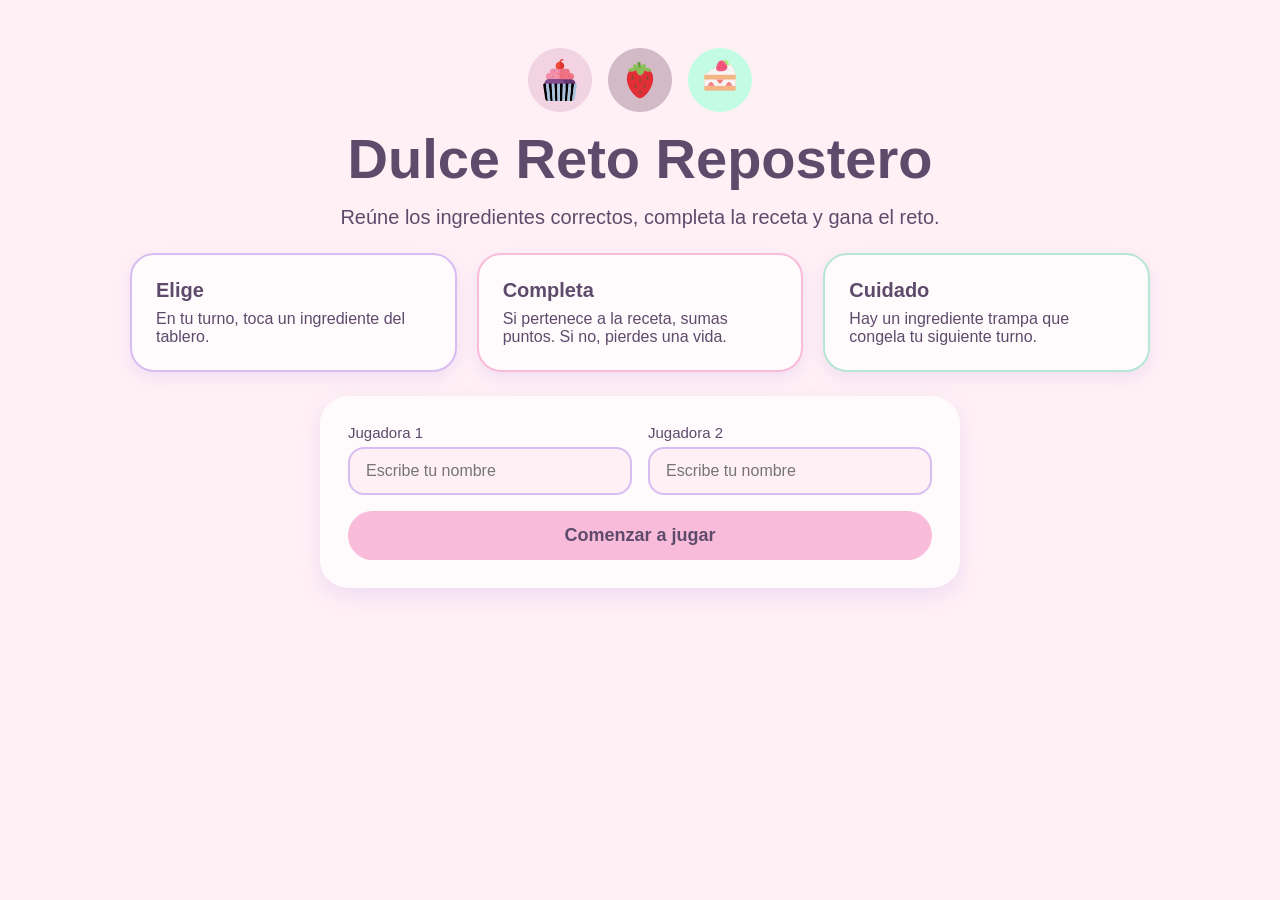
==== index.html @ 754678c1 "Creación de la estructura html del videojuego, asimismo se le añade css. Además, se crearon los arch" ====
<!DOCTYPE html>
<html lang="es">
<head>
    <meta charset="UTF-8">
    <meta name="viewport" content="width=device-width, initial-scale=1.0">
    <title> Dulce Reto Repostero - Inicio</title>
    <link rel="stylesheet" href="style.css">
</head>
<body>

     <header class="encabezado-inicio">
       <div class="decoracion" aria-hidden="true">
         <img src="img/cupcake.png" alt="cupcake"/>
         <img src="img/fresa.png" alt="fresa"/>
         <img src="img/pastel_fresa.png" alt="pastel_fresa"/>
       </div>
     <h1>Dulce Reto Repostero</h1>
     <p class="subtitulo">Reúne los ingredientes correctos, completa la receta y gana el reto.</p>
     </header>

     
  <main class="pantalla">
 
    <section class="instrucciones">
      <article class="tarjeta">
        <h2>Elige</h2>
        <p>En tu turno, toca un ingrediente del tablero.</p>
      </article>
      <article class="tarjeta">
        <h2>Completa</h2>
        <p>Si pertenece a la receta, sumas puntos. Si no, pierdes una vida.</p>
      </article>
      <article class="tarjeta">
        <h2>Cuidado</h2>
        <p>Hay un ingrediente trampa que congela tu siguiente turno.</p>
      </article>
    </section>

    <section class="formulario">
        <form class="registro" action="juego.html" method="get">
      <div class="campo">
        <label for="nombre1">Jugadora 1</label>
        <input id="nombre1" name="j1" type="text" placeholder="Escribe tu nombre">
      </div>
      <div class="campo">
        <label for="nombre2">Jugadora 2</label>
        <input id="nombre2" name="j2" type="text" placeholder="Escribe tu nombre">
      </div>
      <button id="btn-comenzar" href="juego.html" class="boton boton-principal" type="submit">Comenzar a jugar</button>
    </form>
    </section>

  </main>







</body>
</html>
---- style.css ----
:root {
  --fondo: #FFF0F5;
  --tarjeta: #FFFAFC;
  --rosa: #F8BBD9;
  --rosa-fuerte: #F3A6CC;
  --lila: #D7BDF2;
  --lila-claro: #EBDDF9;
  --menta: #B8E6D4;
  --menta-borde: #7CCBAA;
  --texto: #5E4B6B;
  --rojo: #F28B82;
  --corazon: #E58AB8;
}


* {
  box-sizing: border-box;
}
 
body {
  margin: 0;
  min-height: 100vh;
  background-color: var(--fondo);
  color: var(--texto);
  font-family: "Trebuchet MS", "Segoe UI", sans-serif;
  transition: background-color 0.3s;
}
 
h1, h2, p {
  margin: 0;
}
 
/* Regla C: el JS le agrega esta clase al body durante el turno congelado */
body.congelado {
  background-color: var(--rojo);
}
 
/* Para esconder elementos desde JS si lo necesitas */
.oculto {
  display: none;
}

.pantalla {
  max-width: 1100px;
  margin: 0 auto;
  padding: 0 40px 40px;
  display: flex;
  flex-direction: column;
  gap: 24px;
}
 
/* ---------- Botones ---------- */
.boton {
  display: inline-block;
  border: 0;
  border-radius: 28px;
  padding: 14px 32px;
  font-family: inherit;
  font-size: 18px;
  font-weight: bold;
  color: var(--texto);
  text-align: center;
  text-decoration: none;
  cursor: pointer;
  transition: background-color 0.2s;
}
 
.boton-principal {
  background-color: var(--rosa);
}

.boton-principal:hover {
  background-color: var(--rosa-fuerte);
}
 
.boton-secundario {
  background-color: var(--lila);
  padding: 10px 24px;
  font-size: 16px;
}
 
.boton-secundario:hover {
  background-color: var(--lila-claro);
}
 
/*Inicio*/

.encabezado-inicio {
  display: flex;
  flex-direction: column;
  align-items: center;
  gap: 16px;
  padding: 48px 40px 24px;
  text-align: center;
}
 
.decoracion {
  display: flex;
  gap: 16px;
}

.adorno {
  width: 64px;
  height: 64px;
  border-radius: 50%;
  display: flex;
  align-items: center;
  justify-content: center;
  font-size: 32px;
}
 

.encabezado-inicio h1 {
  font-size: 56px;
  line-height: 1.1;
}
 
.subtitulo {
  font-size: 20px;
}
 
.instrucciones {
  display: grid;
  grid-template-columns: repeat(3, 1fr);
  gap: 20px;
}
 
.tarjeta {
  background-color: var(--tarjeta);
  border: 2px solid var(--lila);
  border-radius: 24px;
  padding: 24px;
  box-shadow: 0 6px 16px rgba(215, 189, 242, 0.35);
}
 
.tarjeta:nth-child(2) { border-color: var(--rosa); }
.tarjeta:nth-child(3) { border-color: var(--menta); }
 
.tarjeta h2 {
  font-size: 20px;
  margin-bottom: 8px;
}
 
.registro {
  width: 100%;
  max-width: 640px;
  margin: 0 auto;
  background-color: var(--tarjeta);
  border-radius: 28px;
  padding: 28px;
  box-shadow: 0 8px 20px rgba(215, 189, 242, 0.4);
  display: grid;
  grid-template-columns: 1fr 1fr;
  gap: 16px;
}
 
.campo {
  display: flex;
  flex-direction: column;
  gap: 6px;
}
 
.campo label {
  font-size: 15px;
}
 
.campo input {
  height: 48px;
  border: 2px solid var(--lila);
  border-radius: 16px;
  padding: 0 16px;
  font-family: inherit;
  font-size: 16px;
  color: var(--texto);
  background-color: var(--fondo);
}
 
.campo input:focus {
  outline: 3px solid var(--menta);
}
 
.registro .boton {
  grid-column: 1 / -1;
}
 
/*Juego*/

.encabezado-juego {
  max-width: 1100px;
  margin: 0 auto;
  padding: 32px 40px 24px;
  display: flex;
  justify-content: space-between;
  align-items: center;
  gap: 16px;
}
 
.encabezado-juego h1 {
  font-size: 36px;
}


 
/* ---------- Paneles de jugadoras ---------- */
.jugadoras {
  display: grid;
  grid-template-columns: 1fr 1fr;
  gap: 24px;
}
 
.panel {
  background-color: var(--tarjeta);
  border: 2px solid var(--lila);
  border-radius: 28px;
  padding: 24px;
  box-shadow: 0 6px 16px rgba(215, 189, 242, 0.35);
  display: flex;
  flex-direction: column;
  gap: 12px;
}
 
/* Jugadora con el turno */
.panel.activa {
  border: 4px solid var(--menta);
  box-shadow: 0 8px 20px rgba(184, 230, 212, 0.55);
}
 
.panel-titulo {
  display: flex;
  justify-content: space-between;
  align-items: center;
}
 
.panel-titulo h2 {
  font-size: 24px;
}
 
.etiqueta {
  font-size: 14px;
}
 
.panel.activa .etiqueta {
  background-color: var(--menta);
  border-radius: 14px;
  padding: 4px 14px;
  font-weight: bold;
}
 
.datos {
  display: flex;
  justify-content: space-between;
  font-size: 18px;
}
 
.vidas {
  color: var(--corazon);
}
 
.taza {
  display: flex;
  gap: 12px;
}
 
.espacio {
  width: 56px;
  height: 56px;
  border: 2px dashed var(--lila);
  border-radius: 16px;
  background-color: var(--fondo);
  display: flex;
  align-items: center;
  justify-content: center;
  font-size: 28px;
}

/* Espacio con un ingrediente ya puesto */
.espacio.lleno {
  border: 2px solid var(--rosa);
}

.receta {
  background-color: var(--rosa);
  border-radius: 24px;
  padding: 20px 28px;
  display: flex;
  justify-content: space-between;
  align-items: center;
  gap: 16px;
}


.receta-etiqueta {
  font-size: 14px;
}
 
.receta h2 {
  font-size: 26px;
}
 
#faltantes {
  font-size: 18px;
}


/* ---------- Tablero ---------- */
.tablero {
  background-color: var(--tarjeta);
  border-radius: 28px;
  padding: 28px;
  box-shadow: 0 8px 20px rgba(215, 189, 242, 0.4);
  display: grid;
  grid-template-columns: repeat(4, 1fr);
  gap: 16px;
}

 
.casilla {
  height: 110px;
  border: 2px solid var(--lila);
  border-radius: 24px;
  background-color: var(--tarjeta);
  font-size: 48px;
  cursor: pointer;
  transition: background-color 0.2s, transform 0.2s;
}

.casilla:hover {
  background-color: var(--lila-claro);
  transform: translateY(-3px);
}
 
/* Casilla seleccionada */
.casilla.elegida {
  border: 4px solid var(--menta-borde);
  background-color: var(--menta);
}

.casilla.deshabilitada {
  opacity: 0.4;
  cursor: not-allowed;
  transform: none;
}

.barra-inferior {
  display: flex;
  justify-content: space-between;
  align-items: center;
  gap: 16px;
}
 
.mensaje {
  flex: 1;
  background-color: var(--tarjeta);
  border: 2px solid var(--lila);
  border-radius: 20px;
  padding: 14px 24px;
  font-size: 18px;
}


@media (max-width: 700px) {
  .pantalla {
    padding: 0 16px 24px;
  }
 
  .encabezado-inicio {
    padding: 32px 16px 16px;
  }
 
  .encabezado-inicio h1 {
    font-size: 36px;
  }
 
  .encabezado-juego {
    padding: 24px 16px 16px;
    flex-direction: column;
  }
 
  .instrucciones,
  .registro,
  .jugadoras {
    grid-template-columns: 1fr;
  }
 
  .receta,
  .barra-inferior {
    flex-direction: column;
    align-items: stretch;
  }
 
  .tablero {
    grid-template-columns: repeat(2, 1fr);
  }
}
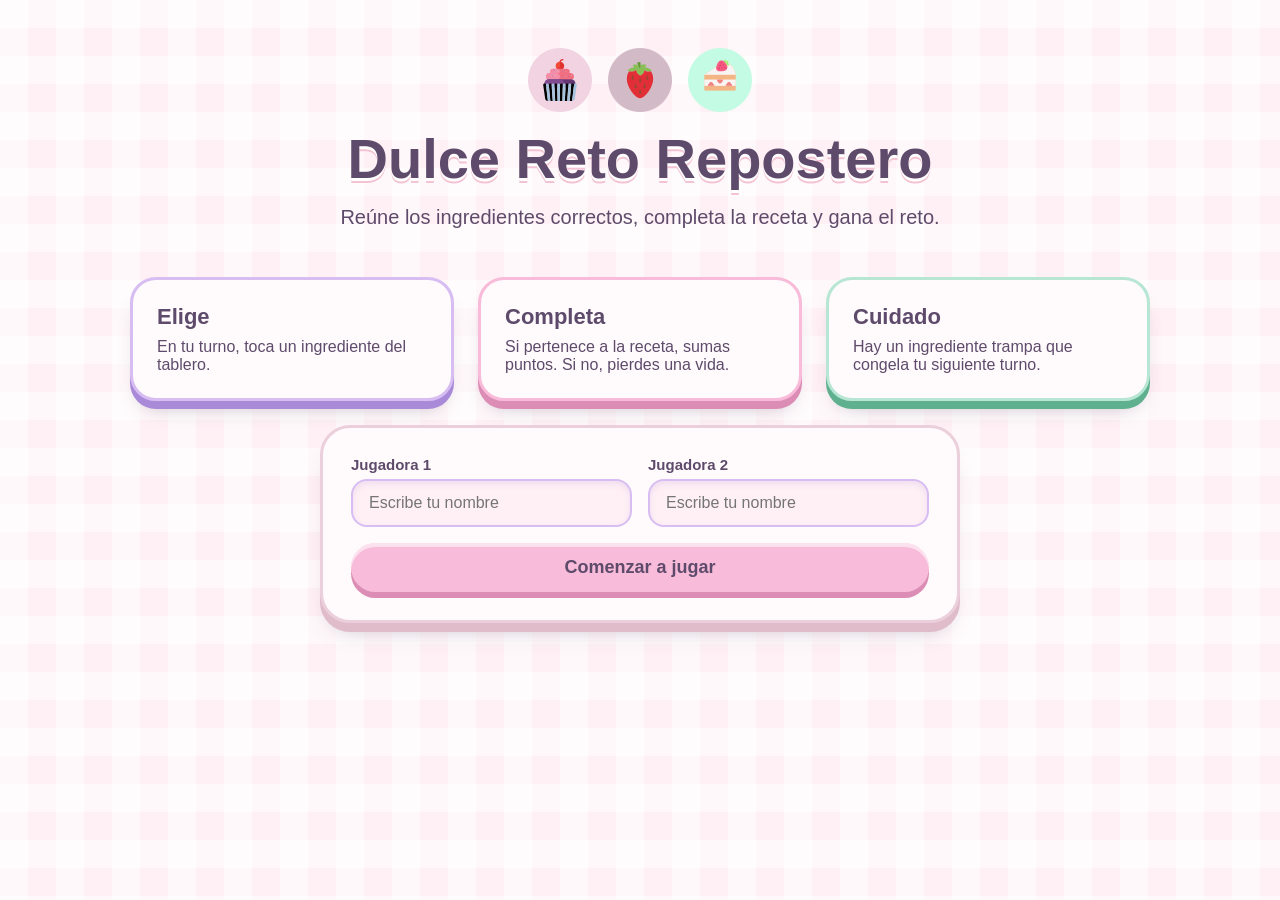
==== commit 6f236f62: "Dulce Reto Repostero, el juego completo con Regla B, intercambio de casillas cada 4 aciertos y Regla" ====
--- a/index.html
+++ b/index.html
@@ -1,26 +1,31 @@
 <!DOCTYPE html>
 <html lang="es">
+
 <head>
-    <meta charset="UTF-8">
-    <meta name="viewport" content="width=device-width, initial-scale=1.0">
-    <title> Dulce Reto Repostero - Inicio</title>
-    <link rel="stylesheet" href="style.css">
+  <meta charset="UTF-8">
+  <meta name="viewport" content="width=device-width, initial-scale=1.0">
+  <title>Dulce Reto Repostero - Inicio</title>
+  <link rel="stylesheet" href="style.css">
 </head>
+
 <body>
 
-     <header class="encabezado-inicio">
-       <div class="decoracion" aria-hidden="true">
-         <img src="img/cupcake.png" alt="cupcake"/>
-         <img src="img/fresa.png" alt="fresa"/>
-         <img src="img/pastel_fresa.png" alt="pastel_fresa"/>
-       </div>
-     <h1>Dulce Reto Repostero</h1>
-     <p class="subtitulo">Reúne los ingredientes correctos, completa la receta y gana el reto.</p>
-     </header>
+  <!-- encabezado, imágenes, título y subtítulo -->
+  <header class="encabezado-inicio">
+    <div class="decoracion" aria-hidden="true">
+      <img src="img/cupcake.png" alt="cupcake" />
+      <img src="img/fresa.png" alt="fresa" />
+      <img src="img/pastel_fresa.png" alt="pastel_fresa" />
+    </div>
+    <h1>Dulce Reto Repostero</h1>
+    <p class="subtitulo">Reúne los ingredientes correctos, completa la receta y gana el reto.</p>
+  </header>
 
-     
+
   <main class="pantalla">
- 
+
+    <!-- Instrucciones, 3 tarjetas (Elige, Completa, Cuidado)  -->
+  <!-- El css les da un color distinto a cada una -->
     <section class="instrucciones">
       <article class="tarjeta">
         <h2>Elige</h2>
@@ -32,22 +37,28 @@
       </article>
       <article class="tarjeta">
         <h2>Cuidado</h2>
+        <!-- Regla C del taller, la trampa congela el siguiente turno -->
         <p>Hay un ingrediente trampa que congela tu siguiente turno.</p>
       </article>
     </section>
 
+    <!--Formulario de registro-->
     <section class="formulario">
-        <form class="registro" action="juego.html" method="get">
-      <div class="campo">
-        <label for="nombre1">Jugadora 1</label>
-        <input id="nombre1" name="j1" type="text" placeholder="Escribe tu nombre">
-      </div>
-      <div class="campo">
-        <label for="nombre2">Jugadora 2</label>
-        <input id="nombre2" name="j2" type="text" placeholder="Escribe tu nombre">
-      </div>
-      <button id="btn-comenzar" href="juego.html" class="boton boton-principal" type="submit">Comenzar a jugar</button>
-    </form>
+      <form class="registro" action="juego.html" method="get">
+          <!-- Campo del jugador 1 -->
+        <div class="campo">
+          <label for="nombre1">Jugadora 1</label>
+          <input id="nombre1" name="j1" type="text" placeholder="Escribe tu nombre">
+        </div>
+        <!-- Campo del jugador 2 -->
+        <div class="campo">
+          <label for="nombre2">Jugadora 2</label>
+          <input id="nombre2" name="j2" type="text" placeholder="Escribe tu nombre">
+        </div>
+           <!-- Botón de envío, type="submit" abre juego.html con los nombres -->
+        <button id="btn-comenzar" href="juego.html" class="boton boton-principal" type="submit">Comenzar a
+          jugar</button>
+      </form>
     </section>
 
   </main>
@@ -59,4 +70,5 @@
 
 
 </body>
+
 </html>
--- a/style.css
+++ b/style.css
@@ -1,4 +1,5 @@
 :root {
+  /* Colores principales */
   --fondo: #FFF0F5;
   --tarjeta: #FFFAFC;
   --rosa: #F8BBD9;
@@ -10,81 +11,146 @@
   --texto: #5E4B6B;
   --rojo: #F28B82;
   --corazon: #E58AB8;
-}
-
-
+
+  /* el grosor, como un sombra,de cada color da el efecto de relieve */
+  --rosa-grosor: #DB8DB5;
+  --lila-grosor: #A98AD9;
+  --menta-grosor: #5FB08F;
+  --rojo-grosor: #CE5F57;
+  --borde-suave: #EBD0DB;
+  --borde-suave-grosor: #E0BCCB;
+  --mantequilla: #FFE6A6;
+  --mantequilla-grosor: #E0B650;
+  --bandeja: #FFF8EF;
+  --bandeja-borde: #F0CDB9;
+  --bandeja-grosor: #E2B79C;
+
+  /* Tipografías */
+
+  --fuente-titulo: "Trebuchet MS", "Segoe UI", sans-serif;
+  --fuente-texto: "Trebuchet MS", "Segoe UI", sans-serif;
+  --brillo: inset 0 4px 0 rgba(255, 255, 255, 0.55);
+}
+
+
+
+/*Estilos base*/
+
+/* Hace que padding y borde cuenten dentro del ancho declarado */
 * {
   box-sizing: border-box;
 }
- 
+
 body {
   margin: 0;
   min-height: 100vh;
   background-color: var(--fondo);
+
+  /* mantel de cuadros*/
+  background-image:
+    linear-gradient(90deg, rgba(255, 255, 255, 0.55) 50%, transparent 50%),
+    linear-gradient(rgba(255, 255, 255, 0.55) 50%, transparent 50%);
+  background-size: 56px 56px;
+
   color: var(--texto);
-  font-family: "Trebuchet MS", "Segoe UI", sans-serif;
+  font-family: var(--fuente-texto);
+   /* Suaviza el cambio de color cuando el fondo se pone rojo */
   transition: background-color 0.3s;
 }
- 
-h1, h2, p {
+
+/* Se quitan los márgenes por defecto del navegador */
+
+h1,
+h2,
+p {
   margin: 0;
 }
- 
+
+h1,
+h2 {
+  font-family: var(--fuente-titulo);
+}
+
+h1 {
+  text-shadow: 0 3px 0 #fff, 0 5px 0 #F4C3D3;
+}
+
 /* Regla C: el JS le agrega esta clase al body durante el turno congelado */
 body.congelado {
   background-color: var(--rojo);
 }
- 
+
 /* Para esconder elementos desde JS si lo necesitas */
 .oculto {
   display: none;
 }
 
+/* Contenedor central que limita el ancho del contenido */
+
 .pantalla {
   max-width: 1100px;
   margin: 0 auto;
-  padding: 0 40px 40px;
+  padding: 24px 40px 40px;
   display: flex;
   flex-direction: column;
   gap: 24px;
 }
- 
-/* ---------- Botones ---------- */
+
+/* Botones con grosor */
 .boton {
   display: inline-block;
   border: 0;
   border-radius: 28px;
   padding: 14px 32px;
-  font-family: inherit;
+  font-family: var(--fuente-titulo);
   font-size: 18px;
-  font-weight: bold;
+  font-weight: 600;
   color: var(--texto);
   text-align: center;
   text-decoration: none;
   cursor: pointer;
-  transition: background-color 0.2s;
-}
- 
+  background-color: var(--cara, var(--rosa));
+  box-shadow: 0 6px 0 var(--grosor, var(--rosa-grosor)), var(--brillo);
+  transition: background-color 0.2s, transform 0.12s, box-shadow 0.12s;
+}
+
+/* Al presionar, el botón baja y la sombra se achica: parece hundirse */
+.boton:active {
+  transform: translateY(4px);
+  box-shadow: 0 2px 0 var(--grosor, var(--rosa-grosor)), var(--brillo);
+}
+
+/* Contorno visible al navegar con teclado */
+
+
+.boton:focus-visible,
+.casilla:focus-visible {
+  outline: 3px solid var(--texto);
+  outline-offset: 3px;
+}
+
 .boton-principal {
-  background-color: var(--rosa);
+  --cara: var(--rosa);
+  --grosor: var(--rosa-grosor);
 }
 
 .boton-principal:hover {
-  background-color: var(--rosa-fuerte);
-}
- 
+  --cara: var(--rosa-fuerte);
+}
+
 .boton-secundario {
-  background-color: var(--lila);
+  --cara: var(--lila);
+  --grosor: var(--lila-grosor);
   padding: 10px 24px;
   font-size: 16px;
 }
- 
+
 .boton-secundario:hover {
-  background-color: var(--lila-claro);
-}
- 
+  --cara: var(--lila-claro);
+}
+
 /*Inicio*/
-
+/* Encabezado centrado con adornos, título y subtítulo */
 .encabezado-inicio {
   display: flex;
   flex-direction: column;
@@ -93,7 +159,8 @@
   padding: 48px 40px 24px;
   text-align: center;
 }
- 
+
+/* Fila de imágenes decorativas */
 .decoracion {
   display: flex;
   gap: 16px;
@@ -107,63 +174,83 @@
   align-items: center;
   justify-content: center;
   font-size: 32px;
-}
- 
+  box-shadow: 0 5px 0 rgba(94, 75, 107, 0.18), var(--brillo);
+}
+
 
 .encabezado-inicio h1 {
   font-size: 56px;
   line-height: 1.1;
 }
- 
+
 .subtitulo {
   font-size: 20px;
 }
- 
+
+/* Las 3 tarjetas de instrucciones en una cuadrícula de 3 columnas iguales */
+
 .instrucciones {
   display: grid;
   grid-template-columns: repeat(3, 1fr);
-  gap: 20px;
-}
- 
+  gap: 24px;
+}
+
+/* Tarjeta base (lila), el color de borde y sombra cambia en las siguientes */
+
 .tarjeta {
+  --grosor: var(--lila-grosor);
   background-color: var(--tarjeta);
-  border: 2px solid var(--lila);
-  border-radius: 24px;
+  border: 3px solid var(--lila);
+  border-radius: 26px;
   padding: 24px;
-  box-shadow: 0 6px 16px rgba(215, 189, 242, 0.35);
-}
- 
-.tarjeta:nth-child(2) { border-color: var(--rosa); }
-.tarjeta:nth-child(3) { border-color: var(--menta); }
- 
+  box-shadow: 0 8px 0 var(--grosor), 0 16px 20px -10px rgba(94, 75, 107, 0.35);
+}
+
+/* 2. tarjeta: rosa */
+.tarjeta:nth-child(2) {
+  border-color: var(--rosa);
+  --grosor: var(--rosa-grosor);
+}
+
+/*  tarjeta: menta */
+
+.tarjeta:nth-child(3) {
+  border-color: var(--menta);
+  --grosor: var(--menta-grosor);
+}
+
 .tarjeta h2 {
-  font-size: 20px;
+  font-size: 22px;
   margin-bottom: 8px;
 }
- 
+
+/* Formulario de registro: 2 columnas, un campo por jugador*/
 .registro {
   width: 100%;
   max-width: 640px;
   margin: 0 auto;
   background-color: var(--tarjeta);
-  border-radius: 28px;
+  border: 3px solid var(--borde-suave);
+  border-radius: 30px;
   padding: 28px;
-  box-shadow: 0 8px 20px rgba(215, 189, 242, 0.4);
+  box-shadow: 0 9px 0 var(--borde-suave-grosor), 0 18px 22px -12px rgba(94, 75, 107, 0.35);
   display: grid;
   grid-template-columns: 1fr 1fr;
   gap: 16px;
-}
- 
+
+}
+
 .campo {
   display: flex;
   flex-direction: column;
   gap: 6px;
 }
- 
+
 .campo label {
   font-size: 15px;
-}
- 
+  font-weight: 700;
+}
+
 .campo input {
   height: 48px;
   border: 2px solid var(--lila);
@@ -173,18 +260,22 @@
   font-size: 16px;
   color: var(--texto);
   background-color: var(--fondo);
-}
- 
+  box-shadow: inset 0 3px 6px rgba(169, 138, 217, 0.2);
+}
+
 .campo input:focus {
   outline: 3px solid var(--menta);
 }
- 
+
+/* El botón ocupa las dos columnas, de la primera a la última */
+
 .registro .boton {
   grid-column: 1 / -1;
 }
- 
+
 /*Juego*/
 
+/* Encabezado: título a la izquierda y botón "Volver" a la derecha */
 .encabezado-juego {
   max-width: 1100px;
   margin: 0 auto;
@@ -194,202 +285,425 @@
   align-items: center;
   gap: 16px;
 }
- 
+
 .encabezado-juego h1 {
   font-size: 36px;
 }
 
 
- 
-/* ---------- Paneles de jugadoras ---------- */
-.jugadoras {
+
+/*  3 columnas, panel- zona-central-panel*/
+.area-juego {
+  display: grid;
+  grid-template-columns: 220px 1fr 220px;
+  gap: 20px;
+  align-items: start;
+}
+
+/* Receta, tablero y barra inferior apilados verticalmente */
+.zona-central {
+  display: flex;
+  flex-direction: column;
+  gap: 16px;
+}
+
+/* Paneles de jugadoras */
+.panel {
+  position: relative;
+  background-color: var(--tarjeta);
+  border: 3px solid var(--borde-suave);
+  border-radius: 28px;
+  padding: 28px 18px 32px;
+  box-shadow: 0 10px 0 var(--borde-suave-grosor);
+  display: flex;
+  flex-direction: column;
+  gap: 8px;
+}
+
+.taza-label {
+  margin: 10px 0 2px;
+  font-size: 13px;
+  font-weight: 700;
+  color: var(--texto);
+  opacity: 0.75;
+}
+
+/* Jugadora con el turno */
+/* El JS agrega la clase "activa" al panel de quien juega,
+   borde menta, halo exterior y un pequeño levantamiento */
+.panel.activa {
+  border: 3px solid var(--menta-borde);
+  box-shadow: 0 0 0 7px var(--menta), 0 10px 0 var(--menta-grosor);
+  transform: translateY(-4px);
+}
+
+.panel-titulo {
+  display: flex;
+  justify-content: space-between;
+  align-items: center;
+  gap: 6px;
+  flex-wrap: wrap;
+}
+
+.panel-titulo h2 {
+  font-size: 22px;
+}
+
+/*Etiquetas*/
+/* Etiqueta "En espera", en la esquina superior derecha del panel*/
+.etiqueta {
+  position: absolute;
+  top: -15px;
+  right: 14px;
+  font-family: var(--fuente-titulo);
+  font-size: 13px;
+  font-weight: 600;
+  white-space: nowrap;
+  background-color: #F3E3E8;
+  color: #7A5566;
+  border-radius: 99px;
+  padding: 4px 14px;
+}
+
+/* Si el panel está activo, la etiqueta se centra y se vuelve verde */
+.panel.activa .etiqueta {
+  right: auto;
+  left: 50%;
+  transform: translateX(-50%);
+  font-size: 14px;
+  background-color: var(--menta-borde);
+  color: #1D4D3A;
+  padding: 5px 16px;
+  box-shadow: 0 3px 0 var(--menta-grosor);
+}
+
+/* Fila con puntos (izquierda) y vidas (derecha) */
+.datos {
+  display: flex;
+  justify-content: space-between;
+  align-items: flex-end;
+  font-size: 16px;
+}
+
+.vidas {
+  color: var(--corazon);
+  letter-spacing: 2px;
+  text-shadow: 0 2px 0 #C4638F;
+}
+
+/*Taza con la forma*/
+/* La taza: cuadrícula de 2 columnas con esquinas inferiores muy redondeadas.
+   margin-right deja espacio para el gancho */
+.taza {
+  position: relative;
+  margin-right: 18px;
   display: grid;
   grid-template-columns: 1fr 1fr;
-  gap: 24px;
-}
- 
-.panel {
-  background-color: var(--tarjeta);
-  border: 2px solid var(--lila);
-  border-radius: 28px;
-  padding: 24px;
-  box-shadow: 0 6px 16px rgba(215, 189, 242, 0.35);
-  display: flex;
-  flex-direction: column;
-  gap: 12px;
-}
- 
-/* Jugadora con el turno */
-.panel.activa {
-  border: 4px solid var(--menta);
-  box-shadow: 0 8px 20px rgba(184, 230, 212, 0.55);
-}
- 
-.panel-titulo {
-  display: flex;
-  justify-content: space-between;
-  align-items: center;
-}
- 
-.panel-titulo h2 {
-  font-size: 24px;
-}
- 
-.etiqueta {
-  font-size: 14px;
-}
- 
-.panel.activa .etiqueta {
-  background-color: var(--menta);
-  border-radius: 14px;
-  padding: 4px 14px;
-  font-weight: bold;
-}
- 
-.datos {
-  display: flex;
-  justify-content: space-between;
-  font-size: 18px;
-}
- 
-.vidas {
-  color: var(--corazon);
-}
- 
-.taza {
-  display: flex;
-  gap: 12px;
-}
- 
+  gap: 10px;
+  padding: 14px 12px 20px;
+  background: linear-gradient(#FFF5F6, #FFE9EE);
+  border: 3px solid var(--borde-suave);
+  border-radius: 12px 12px 44px 44px;
+  box-shadow: 0 6px 0 var(--borde-suave-grosor), inset 0 -8px 12px rgba(217, 70, 122, 0.08);
+}
+
+
+/* El gancho de la taza: un pseudo-elemento con borde en forma de "C" invertida */
+.taza::after {
+  content: "";
+  position: absolute;
+  right: -26px;
+  top: 24px;
+  width: 24px;
+  height: 44px;
+  border: 6px solid var(--borde-suave);
+  border-left: 0;
+  border-radius: 0 24px 24px 0;
+}
+
+/* Espacio vacío dentro de la taza (cuadro con borde punteado) */
+
 .espacio {
-  width: 56px;
-  height: 56px;
-  border: 2px dashed var(--lila);
+  width: 100%;
+  aspect-ratio: 1;
+  min-height: 48px;
+  border: 2px dashed #DCB9C6;
   border-radius: 16px;
-  background-color: var(--fondo);
+  background-color: rgba(255, 255, 255, 0.55);
   display: flex;
   align-items: center;
   justify-content: center;
-  font-size: 28px;
+  font-size: 26px;
 }
 
 /* Espacio con un ingrediente ya puesto */
+/* El JS agrega "lleno" cuando la jugadora consigue el ingrediente */
 .espacio.lleno {
-  border: 2px solid var(--rosa);
-}
-
+  border: 0;
+  background-color: var(--mantequilla);
+  box-shadow: 0 4px 0 var(--mantequilla-grosor), inset 0 3px 0 rgba(255, 255, 255, 0.7);
+}
+
+/*Recetas, el ticket*/
+/* Tarjeta rosa con forma de ticket: lleva dos "mordidas" a los lados */
 .receta {
+  position: relative;
   background-color: var(--rosa);
-  border-radius: 24px;
-  padding: 20px 28px;
+  border-radius: 30px;
+  padding: 22px 32px 26px;
   display: flex;
   justify-content: space-between;
   align-items: center;
   gap: 16px;
+  box-shadow: 0 9px 0 var(--rosa-grosor), 0 18px 22px -10px rgba(150, 40, 90, 0.45), var(--brillo);
+}
+
+/* Las mordidas son dos círculos del color del fondo, uno en cada borde */
+
+.receta::before,
+.receta::after {
+  content: "";
+  position: absolute;
+  top: 50%;
+  width: 26px;
+  height: 26px;
+  margin-top: -13px;   /* Las muescas son dos círculos del color del fondo, uno en cada borde */
+  border-radius: 50%;
+  background-color: var(--fondo);
+  transition: background-color 0.3s;
+}
+
+.receta::before {
+  left: -13px;
+}
+
+.receta::after {
+  right: -13px;
+}
+
+
+/* Cuando el fondo se pone rojo, las mordidas también deben ser rojas
+   para que sigan pareciendo "huecos" */
+body.congelado .receta::before,
+body.congelado .receta::after {
+  background-color: var(--rojo);
 }
 
 
 .receta-etiqueta {
   font-size: 14px;
-}
- 
+  font-weight: 700;
+}
+
 .receta h2 {
-  font-size: 26px;
-}
- 
+  font-size: 34px;
+}
+
+/* Texto "Faltan: ..." (se actualiza desde JS) */
 #faltantes {
   font-size: 18px;
-}
-
-
-/* ---------- Tablero ---------- */
+  font-weight: 700;
+}
+
+
+/* Tablero */
+/* Bandeja con 4 columnas donde se colocan las 8 casillas */
 .tablero {
-  background-color: var(--tarjeta);
-  border-radius: 28px;
-  padding: 28px;
-  box-shadow: 0 8px 20px rgba(215, 189, 242, 0.4);
+  background-color: var(--bandeja);
+  border: 4px solid var(--bandeja-borde);
+  border-radius: 34px;
+  padding: 28px 28px 42px;
+  box-shadow:
+    0 11px 0 var(--bandeja-grosor),
+    0 22px 26px -12px rgba(150, 80, 40, 0.45),
+    inset 0 5px 12px rgba(180, 100, 70, 0.15);
   display: grid;
   grid-template-columns: repeat(4, 1fr);
-  gap: 16px;
-}
-
- 
+  gap: 30px 22px;
+}
+
+/* Cada casilla usa --cara y --grosor, 
+los estados solo cambian esas dos variables */
+
 .casilla {
+  --cara: var(--tarjeta);
+  --grosor: var(--borde-suave-grosor);
   height: 110px;
-  border: 2px solid var(--lila);
+  border: 0;
   border-radius: 24px;
-  background-color: var(--tarjeta);
+  background-color: var(--cara);
+  box-shadow: 0 9px 0 var(--grosor), 0 16px 18px -6px rgba(90, 50, 140, 0.4), inset 0 4px 0 rgba(255, 255, 255, 0.6);
+  font-family: var(--fuente-titulo);
   font-size: 48px;
+  color: var(--texto);
   cursor: pointer;
-  transition: background-color 0.2s, transform 0.2s;
-}
-
+  transition: background-color 0.2s, transform 0.15s, box-shadow 0.15s;
+}
+
+/* Al pasar el mouse la casilla se levanta un poco */
 .casilla:hover {
-  background-color: var(--lila-claro);
+  --cara: var(--lila-claro);
   transform: translateY(-3px);
 }
- 
+
+/* Al hacer clic se hunde */
+.casilla:active {
+  transform: translateY(6px);
+  box-shadow: 0 3px 0 var(--grosor), inset 0 4px 0 rgba(255, 255, 255, 0.6);
+}
+
+/* Casilla tapada: se ve un "?" */
+.casilla.oculta {
+  --cara: var(--lila);
+  --grosor: var(--lila-grosor);
+  font-weight: 700;
+  text-shadow: 0 3px 0 rgba(255, 255, 255, 0.55);
+}
+
+.casilla.oculta:hover {
+  --cara: var(--rosa);
+  --grosor: var(--rosa-grosor);
+}
+
 /* Casilla seleccionada */
 .casilla.elegida {
-  border: 4px solid var(--menta-borde);
-  background-color: var(--menta);
-}
-
+  --cara: var(--menta);
+  --grosor: var(--menta-grosor);
+}
+
+/* Resultados al destapar una casilla */
+/* Ingrediente correcto, menta (el JS usa "correcto") */
+.casilla.correcto {
+  --cara: var(--menta);
+  --grosor: var(--menta-grosor);
+}
+
+/* Ingrediente que no pertenece a la receta, rosa */
+.casilla.distractor {
+  --cara: var(--rosa);
+  --grosor: var(--rosa-grosor);
+}
+
+/* Ingrediente trampa (Regla C), rojo */
+.casilla.trampa {
+  --cara: var(--rojo);
+  --grosor: var(--rojo-grosor);
+}
+
+/* Casilla bloqueada, semitransparente y sin cursor de clic */
 .casilla.deshabilitada {
   opacity: 0.4;
   cursor: not-allowed;
   transform: none;
 }
 
+/* Barra inferior */
+/* Mensaje de estado a la izquierda y botón Reiniciar a la derecha */
 .barra-inferior {
   display: flex;
   justify-content: space-between;
   align-items: center;
   gap: 16px;
-}
- 
+  margin-top: 6px;
+}
+
+/* Mensaje en forma de píldora, flex, 1 hace que ocupe todo el espacio libre */
 .mensaje {
   flex: 1;
   background-color: var(--tarjeta);
-  border: 2px solid var(--lila);
-  border-radius: 20px;
-  padding: 14px 24px;
+  border: 3px solid var(--lila-claro);
+  border-radius: 99px;
+  padding: 13px 26px;
   font-size: 18px;
-}
-
+  font-weight: 700;
+  box-shadow: 0 5px 0 var(--lila);
+}
+
+/*  Letrero de resultados  */
+.letrero {
+  position: fixed;
+  inset: 0;
+  background-color: rgba(94, 75, 107, 0.55);
+  display: flex;
+  align-items: center;
+  justify-content: center;
+  padding: 16px;
+  z-index: 10;
+}
+
+
+/* Con la clase "oculto" el letrero desaparece, JS la quita o la pone
+   Se repite aquí porque .letrero define display: flex y debe ganar "none" */
+.letrero.oculto {
+  display: none;
+}
+
+/* Caja blanca centrada con el título, el texto y el botón */
+.letrero-caja {
+  background-color: var(--tarjeta);
+  border: 4px solid var(--rosa);
+  border-radius: 30px;
+  padding: 32px 40px;
+  max-width: 480px;
+  text-align: center;
+  box-shadow: 0 12px 0 var(--rosa-grosor), 0 24px 32px rgba(94, 75, 107, 0.35);
+  display: flex;
+  flex-direction: column;
+  gap: 16px;
+}
+
+.letrero-caja h2 {
+  font-size: 32px;
+}
+
+.letrero-caja p {
+  font-size: 20px;
+}
+
+/*Responsive*/
 
 @media (max-width: 700px) {
   .pantalla {
     padding: 0 16px 24px;
   }
- 
+
   .encabezado-inicio {
     padding: 32px 16px 16px;
   }
- 
+
   .encabezado-inicio h1 {
     font-size: 36px;
   }
- 
+
   .encabezado-juego {
     padding: 24px 16px 16px;
     flex-direction: column;
   }
- 
+
+  /* Tarjetas y formulario en una sola columna */
+
   .instrucciones,
-  .registro,
-  .jugadoras {
+  .registro {
     grid-template-columns: 1fr;
   }
- 
+
+  /* Paneles de jugadoras arriba y abajo del tablero */
+  .area-juego {
+    grid-template-columns: 1fr;
+    gap: 36px;
+  }
+
   .receta,
   .barra-inferior {
     flex-direction: column;
     align-items: stretch;
   }
- 
+
+ /* El tablero pasa de 4 a 2 columnas */
   .tablero {
     grid-template-columns: repeat(2, 1fr);
+    gap: 26px 16px;
+    padding: 18px 18px 32px;
   }
 }
- +
